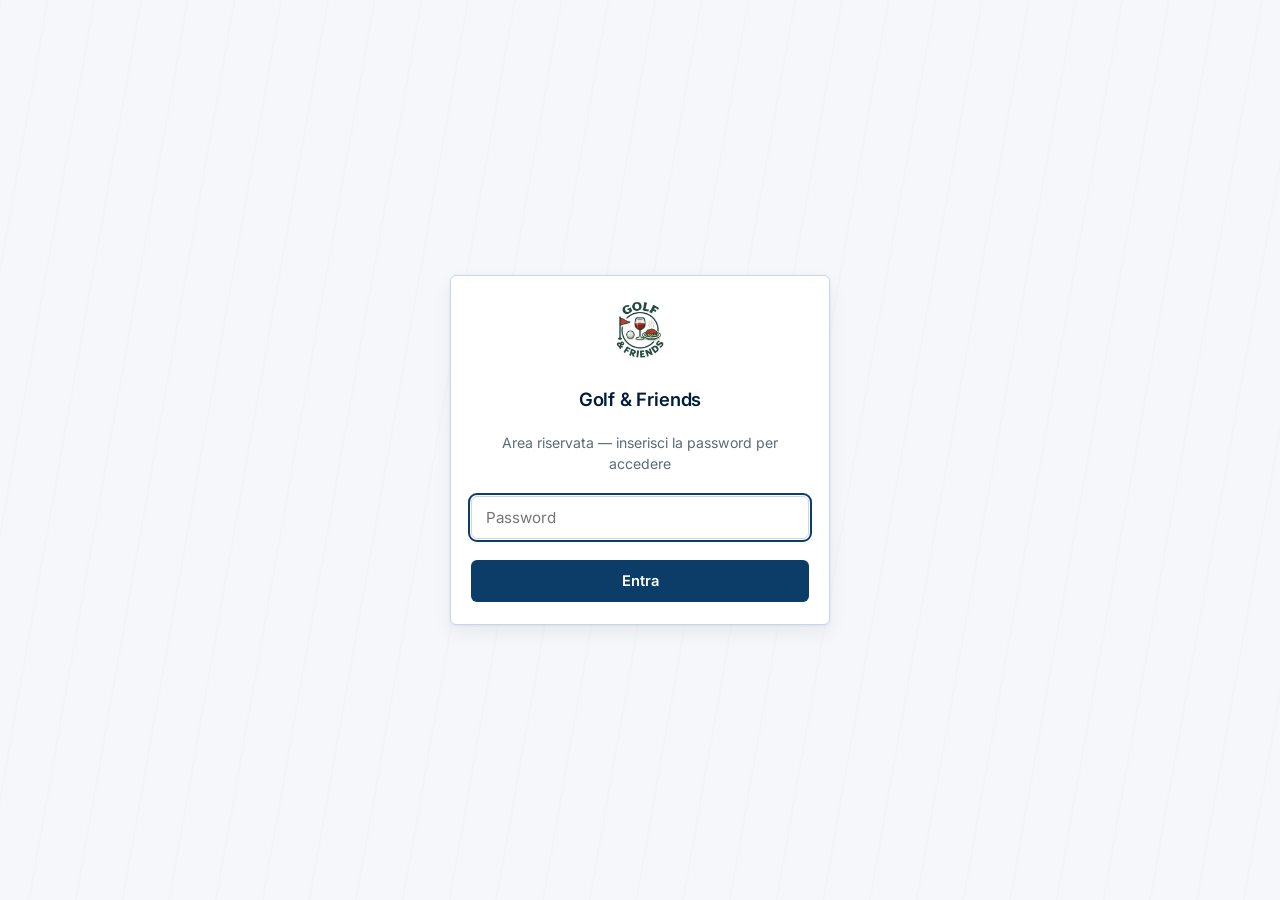
==== index.html @ 7899621f "allineamento calendario gare" ====
<!DOCTYPE html>
<html lang="it">
<head>
<meta charset="UTF-8">
<script>
(function(){
  var ROLE_KEY='gfRole';
  var role = localStorage.getItem(ROLE_KEY);
  if (role !== 'player' && role !== 'admin') {
    location.replace('login.html?next=' + encodeURIComponent(location.pathname + location.search));
  } else {
    window.addEventListener('DOMContentLoaded', function(){
      var btn = document.createElement('a');
      btn.href = '#';
      btn.textContent = role === 'admin' ? 'Esci (admin)' : 'Esci';
      btn.setAttribute('style','position:fixed;bottom:12px;right:12px;background:#001e3c;color:#fff;padding:6px 12px;border-radius:6px;font-size:12px;font-family:Inter,sans-serif;text-decoration:none;z-index:9999;opacity:0.85;');
      btn.onclick = function(e){
        e.preventDefault();
        localStorage.removeItem(ROLE_KEY);
        location.href='login.html';
      };
      document.body.appendChild(btn);
    });
  }
})();
</script>
<meta name="viewport" content="width=device-width, initial-scale=1.0">
<title>Golf & Friends — Golf tra amici</title>
<link rel="preconnect" href="https://fonts.googleapis.com">
<link href="https://fonts.googleapis.com/css2?family=Inter:wght@400;500;600;700&display=swap" rel="stylesheet">
<link rel="stylesheet" href="css/style.css?v=55">
<link rel="icon" href="img/icon-192.png" type="image/png">
<link rel="apple-touch-icon" href="img/icon-180.png">
<link rel="manifest" href="manifest.json">
<meta name="theme-color" content="#001e3c">
<meta name="apple-mobile-web-app-capable" content="yes">
<meta name="apple-mobile-web-app-title" content="Golf & Friends">
</head>
<body class="turf-bg">

<nav class="site-nav">
  <div class="wrap">
    <a class="brand" href="index.html"><img src="img/logo.svg" class="brand-icon" alt="Golf &amp; Friends"></a>
    <button type="button" class="nav-toggle" id="nav-toggle" aria-label="Apri menu" aria-expanded="false">
      <span class="nav-toggle-bars"><span></span><span></span><span></span></span>
      <span class="nav-toggle-label">Menu</span>
    </button>
    <div class="nav-links" id="nav-links">
      <a href="index.html" aria-current="page">Home</a>
      <a href="classifica.html">Classifica gare</a>
      <a href="calendario.html">Calendario</a>
      <a href="money-list.html">Money List</a>
      <a href="premi.html">Tab Premi</a>
      <a href="giocatori.html">Giocatori</a>
      <a href="statistiche.html">Statistiche</a>
      <a href="galleria.html">Galleria</a>
      <a href="statuto.html">Statuto</a>
    </div>
  </div>
</nav>

<header class="hero">
  <div class="wrap hero-grid">
    <div class="hero-text">
      <span class="eyebrow" style="font-size:1.05rem; letter-spacing:0.08em; font-weight:700;">Golf Club Lignano · dal 2015</span>
      <h1>18 buche.<br>Una sola vera passione:<br>stare insieme!</h1>
      <div class="flex" style="margin-top:22px;">
        <a class="btn btn-primary" href="classifica.html">Vedi l'ultima classifica</a>
        <a class="btn btn-outline" href="calendario.html">Prossime gare</a>
      </div>
    </div>
    <div class="hero-photo">
      <img src="img/campo-home.jpeg" alt="Il campo da golf">
    </div>
  </div>
</header>

<main class="wrap">

  <div class="grid grid-2" style="align-items:start;">
    <section class="card">
      <div class="card-header gara-banner">
        <div>
          <span class="gara-banner-label">Prossima gara</span>
          <h2 class="gara-banner-title" id="prossima-nome">—</h2>
        </div>
        <span class="gara-banner-date" id="prossima-data"></span>
      </div>
      <div class="card-body" id="prossima-gara-body">
        <p class="muted">Caricamento…</p>
      </div>
    </section>

    <section class="card">
      <div class="card-header">
        <h3>Meteo campo</h3>
      </div>
      <div class="card-body" data-meteo>
        <p class="muted">Caricamento meteo…</p>
      </div>
    </section>
  </div>

  <div class="section-title">
    <h2>Ultima classifica</h2>
    <a class="btn btn-outline" href="classifica.html" style="padding:6px 14px; font-size:0.82rem;">Tutte le gare →</a>
  </div>
  <section class="card">
    <div class="card-header">
      <h3 id="ultima-gara-nome"></h3>
      <span class="meta" id="ultima-gara-meta"></span>
    </div>
    <div class="card-body">
      <table class="scorecard" id="ultima-classifica-tabella">
        <thead>
          <tr><th class="num">Pos</th><th>Giocatore</th><th class="num">Netto</th><th class="num">Premio</th></tr>
        </thead>
        <tbody></tbody>
      </table>
    </div>
  </section>

  <div class="section-title">
    <h2>Resta in contatto</h2>
  </div>
  <section class="card">
    <div class="card-body flex" data-group-links></div>
  </section>

</main>

<footer class="site-footer">
  <div class="wrap">
    <span>Golf & Friends — sito del gruppo, gestito tra amici.</span>
    <span>Dati modificabili in <code>/data/data.json</code></span>
  </div>
</footer>

<script src="js/common.js?v=50"></script>
<script>
(async function () {
  const data = await loadData();
  renderGroupLinks(data);
  loadMeteo(data);

  // Prossima gara
  const next = data.prossimeGare[0];
  document.getElementById("prossima-nome").textContent = next ? next.nome : "Nessuna gara programmata";
  document.getElementById("prossima-data").textContent = next ? formatDateIt(next.data) : "";
  document.getElementById("prossima-gara-body").innerHTML = next
    ? `
      <p class="gara-highlight" style="margin:2px 0 8px;">Tee time ${next.teeTime}</p>
      <p class="muted" style="margin:0;">${next.formato}${next.note ? " · " + next.note : ""}</p>
    `
    : `<div class="empty-state">Nessuna gara in calendario. Proponine una nel gruppo!</div>`;

  // Ultima classifica (ultima gara per data)
  const gare = [...data.gare].sort((a, b) => new Date(b.data) - new Date(a.data));
  const ultima = gare[0];
  if (ultima) {
    document.getElementById("ultima-gara-nome").textContent = ultima.nome;
    document.getElementById("ultima-gara-meta").textContent = `${formatDateIt(ultima.data)} · ${ultima.formato}`;
    const tbody = document.querySelector("#ultima-classifica-tabella tbody");
    const righe = calcolaClassificaGara(data, ultima).slice(0, 5);
    tbody.innerHTML = righe
      .map((r) => {
        const scatolette = calcolaPremio(data, ultima.risultati.length, r.posizione);
        return `
      <tr class="pos-${r.posizione}">
        <td class="num pos">${r.posizione}</td>
        <td class="player-name">${r.nome}</td>
        <td class="num">${r.netto}</td>
        <td class="num">${badgePremio(scatolette)}</td>
      </tr>`;
      })
      .join("");
  }
})();
</script>
</body>
</html>
---- css/style.css ----
/* =========================================================
   GOLF & FRIENDS — design system "tour bianco/blu"
   ========================================================= */

:root {
  --navy-deep: #001e3c;
  --navy-mid: #0b3d68;
  --blue-line: #c7d7e8;
  --blue-tint: #eef4fa;
  --rolex-green: #00573f;
  --white: #ffffff;
  --bg-light: #f5f7fa;
  --gold: #0b3d68;
  --clay: #a0672b;
  --ink: #14213d;
  --ink-soft: #5b6b76;
  --danger: #8f3b2b;

  --font-display: "Inter", -apple-system, sans-serif;
  --font-body: "Inter", -apple-system, sans-serif;
  --font-mono: "Inter", -apple-system, sans-serif;

  --radius: 6px;
  --shadow-card: 0 1px 3px rgba(10,30,50,0.06), 0 8px 20px rgba(10,30,50,0.06);
}

* { box-sizing: border-box; }

@media (prefers-reduced-motion: reduce) {
  *, *::before, *::after {
    animation-duration: 0.001ms !important;
    animation-iteration-count: 1 !important;
    transition-duration: 0.001ms !important;
    scroll-behavior: auto !important;
  }
}

html { scroll-behavior: smooth; }

body {
  margin: 0;
  background: var(--bg-light);
  color: var(--ink);
  font-family: var(--font-body);
  line-height: 1.5;
  min-height: 100vh;
}

.turf-bg {
  background-image: repeating-linear-gradient(
    100deg,
    rgba(10,30,50,0.012) 0px,
    rgba(10,30,50,0.012) 2px,
    transparent 2px,
    transparent 46px
  );
}

a { color: inherit; }

h1, h2, h3, h4 {
  font-family: var(--font-display);
  font-weight: 600;
  margin: 0 0 0.4em 0;
  letter-spacing: -0.01em;
  color: var(--navy-deep);
}

.eyebrow {
  font-family: var(--font-mono);
  font-size: 0.72rem;
  letter-spacing: 0.14em;
  text-transform: uppercase;
  color: var(--rolex-green);
}

/* ---------- Layout shell ---------- */
.wrap {
  max-width: 1080px;
  margin: 0 auto;
  padding: 0 24px 80px;
}

/* ---------- Nav: ora blu navy, testo bianco ---------- */
.site-nav {
  position: sticky;
  top: 0;
  z-index: 40;
  background: var(--navy-deep);
  border-bottom: 3px solid var(--gold);
  box-shadow: 0 1px 3px rgba(0,0,0,0.15);
}

.site-nav .wrap {
  position: relative;
  padding: 0 24px;
  display: flex;
  align-items: center;
  justify-content: space-between;
  gap: 16px;
  height: 104px;
}

.brand {
  display: flex;
  align-items: center;
  gap: 10px;
  font-family: var(--font-display);
  font-size: 1.2rem;
  font-weight: 700;
  text-decoration: none;
  color: var(--white);
  white-space: nowrap;
  flex-shrink: 0;
}

.brand-icon {
  width: 88px;
  height: 88px;
  flex-shrink: 0;
  background: var(--white);
  border-radius: 50%;
  padding: 4px;
}

.nav-links {
  display: flex;
  gap: 2px;
  overflow-x: auto;
  scrollbar-width: none;
  min-width: 0;
}
.nav-links::-webkit-scrollbar { display: none; }

.nav-links a {
  font-family: var(--font-body);
  font-size: 0.78rem;
  font-weight: 700;
  letter-spacing: 0.01em;
  text-transform: uppercase;
  text-decoration: none;
  color: var(--white);
  padding: 8px 10px;
  border-radius: 4px;
  white-space: nowrap;
  transition: background 0.15s ease, color 0.15s ease;
}
.nav-links a:hover { background: rgba(255,255,255,0.12); color: var(--white); }
.nav-links a[aria-current="page"] {
  color: var(--white);
  background: var(--navy-mid);
  font-weight: 700;
}
.nav-links a:focus-visible,
a:focus-visible,
button:focus-visible {
  outline: 2px solid var(--gold);
  outline-offset: 2px;
}

/* ---------- Menu mobile (hamburger) ----------
   Sotto i 1024px la barra dei link ("nav-links") non ha più spazio per
   stare su una riga sola e diventa una striscia scorrevole orizzontale
   con la maggior parte delle voci nascoste fuori schermo, senza alcuna
   indicazione visiva che sia scorrevole — un tocco sulla barra finisce
   quasi sempre su "Home" invece che sulla voce desiderata. Sotto questa
   soglia mostriamo un bottone "hamburger" che apre un menu a tendina
   verticale con tutte le voci ben visibili e toccabili. */
.nav-toggle {
  display: none;
  flex-direction: column;
  justify-content: center;
  align-items: center;
  gap: 3px;
  width: 44px;
  height: 44px;
  padding: 0;
  border: none;
  background: transparent;
  cursor: pointer;
  flex-shrink: 0;
}
.nav-toggle-bars {
  display: flex;
  flex-direction: column;
  justify-content: center;
  gap: 5px;
}
.nav-toggle-bars span {
  display: block;
  width: 24px;
  height: 2px;
  background: var(--white);
  border-radius: 2px;
  transition: transform 0.15s ease, opacity 0.15s ease;
}
.nav-toggle-label {
  font-family: var(--font-body);
  font-size: 0.6rem;
  font-weight: 700;
  letter-spacing: 0.03em;
  text-transform: uppercase;
  color: var(--white);
  line-height: 1;
}
.nav-toggle[aria-expanded="true"] .nav-toggle-bars span:nth-child(1) { transform: translateY(7px) rotate(45deg); }
.nav-toggle[aria-expanded="true"] .nav-toggle-bars span:nth-child(2) { opacity: 0; }
.nav-toggle[aria-expanded="true"] .nav-toggle-bars span:nth-child(3) { transform: translateY(-7px) rotate(-45deg); }

@media (max-width: 1024px) {
  .nav-toggle { display: flex; }

  .nav-links {
    display: none;
    position: absolute;
    top: 100%;
    left: 0;
    right: 0;
    flex-direction: column;
    gap: 0;
    overflow-x: visible;
    max-height: calc(100vh - 104px);
    overflow-y: auto;
    background: var(--navy-deep);
    border-top: 1px solid rgba(255, 255, 255, 0.12);
    box-shadow: 0 12px 20px rgba(0, 0, 0, 0.2);
  }
  .nav-links.open { display: flex; }

  .nav-links a {
    padding: 16px 24px;
    border-radius: 0;
    font-size: 0.85rem;
  }
  .nav-links a[aria-current="page"] { background: var(--navy-mid); }
}

/* ---------- Hero ---------- */
.hero {
  padding: 56px 0 32px;
}
.hero h1 {
  font-size: clamp(2rem, 5vw, 3.1rem);
  max-width: 24ch;
}
.hero p.lede {
  max-width: 55ch;
  color: var(--ink-soft);
  font-size: 1.05rem;
}
.hero-grid {
  display: grid;
  grid-template-columns: 1fr 1.15fr;
  gap: 32px;
  align-items: center;
}
.hero-photo img {
  width: 100%;
  height: 100%;
  max-height: 440px;
  object-fit: cover;
  border-radius: var(--radius);
  box-shadow: var(--shadow-card);
}
@media (max-width: 780px) {
  .hero-grid { grid-template-columns: 1fr; }
  .hero-photo img { max-height: 280px; }
  .hero-photo { order: -1; }
}

/* ---------- Cards ---------- */
.card {
  background: var(--white);
  color: var(--ink);
  border: 1px solid var(--blue-line);
  border-radius: var(--radius);
  box-shadow: var(--shadow-card);
  overflow: hidden;
}

/* Card di una gara raggiunta da un link diretto (es. da WhatsApp, link
   con #gara-<id>): tiene conto della barra di navigazione fissa in alto
   e mette in evidenza il bordo per farla notare subito tra le altre. */
.gara-card-anchor {
  scroll-margin-top: 110px;
}
.gara-card-anchor:target {
  border-color: var(--rolex-green);
  box-shadow: 0 0 0 3px rgba(0,87,63,0.25), var(--shadow-card);
}

.card-header {
  display: flex;
  align-items: baseline;
  justify-content: space-between;
  padding: 16px 20px;
  border-bottom: 2px solid var(--navy-deep);
  gap: 12px;
  flex-wrap: wrap;
}
.card-header h2, .card-header h3 { margin: 0; }
.card-header .meta {
  font-family: var(--font-mono);
  font-size: 0.75rem;
  color: var(--ink-soft);
}

.card-body { padding: 18px 20px 22px; }

.grid {
  display: grid;
  gap: 20px;
}
.grid-2 { grid-template-columns: repeat(2, 1fr); }
.grid-3 { grid-template-columns: repeat(3, 1fr); }
.grid-4 { grid-template-columns: repeat(4, 1fr); }
@media (max-width: 780px) {
  .grid-2, .grid-3 { grid-template-columns: 1fr; }
  .grid-4 { grid-template-columns: repeat(2, 1fr); gap: 12px; }
  .grid { gap: 14px; }
  /* Card "In arrivo" del Calendario: a 2 per riga lo spazio è stretto,
     quindi nome gara e data vanno impilati invece di affiancati, per non
     farli andare a capo in modo disordinato. */
  #prossime-container .card-header {
    flex-direction: column;
    align-items: flex-start;
    gap: 4px;
    padding: 14px 16px;
  }
  #prossime-container .card-header h3 { font-size: 1rem; }
  #prossime-container .card-body { padding: 14px 16px 16px; }
}

/* ---------- Scorecard table ---------- */
table.scorecard {
  width: 100%;
  border-collapse: collapse;
  font-family: var(--font-mono);
  font-size: 0.85rem;
}
table.scorecard th, table.scorecard td {
  padding: 9px 10px;
  text-align: left;
  border-bottom: 1px solid var(--blue-line);
}
table.scorecard th {
  font-size: 0.68rem;
  letter-spacing: 0.08em;
  text-transform: uppercase;
  color: var(--ink-soft);
  border-bottom: 2px solid var(--navy-deep);
}
table.scorecard td.num, table.scorecard th.num { text-align: right; font-variant-numeric: tabular-nums; }
table.scorecard tr:last-child td { border-bottom: none; }
table.scorecard tr.pos-1 td.pos { color: var(--gold); font-weight: 700; }
table.scorecard tr.pos-2 td.pos { color: var(--ink-soft); font-weight: 700; }
table.scorecard tr.pos-3 td.pos { color: var(--clay); font-weight: 700; }

/* ---------- Pills / badges ---------- */
.pill {
  display: inline-flex;
  align-items: center;
  gap: 6px;
  font-family: var(--font-mono);
  font-size: 0.72rem;
  padding: 4px 10px;
  border-radius: 999px;
  background: var(--rolex-green);
  color: var(--white);
  border: 1px solid var(--navy-mid);
}
.pill.gold { background: var(--gold); color: var(--white); border-color: transparent; font-weight: 700; }
.pill.navy { background: var(--navy-deep); color: var(--white); border-color: transparent; font-weight: 700; }
.pill.sky { background: #3d7ab5; color: var(--white); border-color: transparent; font-weight: 700; }

.premio-badge {
  display: inline-flex;
  align-items: center;
  gap: 6px;
}
.premio-thumb {
  width: 26px;
  height: 26px;
  object-fit: cover;
  border-radius: 4px;
  border: 1px solid var(--blue-line);
}

/* Nome giocatore: stesso font e grassetto ovunque compaia (classifiche,
   money list, statistiche, schede giocatore...) */
.player-name {
  font-weight: 700;
  font-family: var(--font-body);
}

/* ---------- Leaderboard (stile tour: PGA / DP World Tour) ---------- */
.leaderboard {
  width: 100%;
  border-collapse: separate;
  border-spacing: 0;
  font-size: 0.92rem;
}
.leaderboard thead th {
  background: var(--navy-deep);
  color: var(--white);
  font-size: 0.68rem;
  letter-spacing: 0.1em;
  text-transform: uppercase;
  text-align: left;
  padding: 12px 16px;
  border-bottom: 3px solid var(--rolex-green);
}
.leaderboard thead th.num { text-align: right; }
.leaderboard tbody tr.lb-row {
  border-bottom: 1px solid var(--blue-line);
  transition: background 0.12s ease;
}
.leaderboard tbody tr.lb-row:nth-child(even) { background: var(--blue-tint); }
.leaderboard tbody tr.lb-row:hover { background: #e4edf6; }
.leaderboard td {
  padding: 10px 16px;
  vertical-align: middle;
}
.leaderboard td.num { text-align: right; font-variant-numeric: tabular-nums; }

.lb-pos {
  display: inline-flex;
  align-items: center;
  justify-content: center;
  width: 30px;
  height: 30px;
  border-radius: 50%;
  font-weight: 700;
  font-size: 0.85rem;
  background: var(--blue-tint);
  color: var(--ink-soft);
  border: 1px solid var(--blue-line);
}
.lb-pos.gold { background: #c9a24b; color: #fff; border-color: transparent; box-shadow: 0 2px 6px rgba(201,162,75,0.45); }
.lb-pos.silver { background: #9fb0bd; color: #0b1f33; border-color: transparent; box-shadow: 0 2px 6px rgba(159,176,189,0.4); }
.lb-pos.bronze { background: var(--clay); color: #fff; border-color: transparent; box-shadow: 0 2px 6px rgba(160,103,43,0.4); }

.lb-player {
  display: flex;
  align-items: center;
  gap: 10px;
}
.lb-avatar {
  width: 32px;
  height: 32px;
  border-radius: 50%;
  background: var(--navy-deep);
  color: var(--white);
  display: flex;
  align-items: center;
  justify-content: center;
  font-size: 0.7rem;
  font-weight: 700;
  flex-shrink: 0;
}
.lb-nome { }
.lb-scatolette-num {
  font-weight: 700;
  color: var(--navy-deep);
  min-width: 1.2em;
  display: inline-block;
  text-align: right;
}

.tee-select {
  font-family: var(--font-body);
  font-size: 0.8rem;
  font-weight: 600;
  padding: 3px 8px;
  border-radius: 999px;
  border: 1px solid var(--blue-line);
  background: var(--blue-tint);
  color: var(--ink);
}

/* Colonne secondarie: nascoste su mobile per evitare tabelle troppo larghe
   (restano comunque nel markup, quindi tornano visibili su schermi più larghi) */
@media (max-width: 640px) {
  .col-optional { display: none; }
  table.scorecard td, table.scorecard th,
  .leaderboard td, .leaderboard th { padding: 8px 8px; font-size: 0.82rem; }
  .premio-thumb { width: 20px; height: 20px; }
}

/* Vista dedicata mobile: righe compatte al posto della tabella larga */
.only-mobile { display: none; }
@media (max-width: 640px) {
  .only-desktop { display: none !important; }
  .only-mobile { display: block; }
}

.mobile-rows { }
.mrow {
  display: flex;
  align-items: center;
  gap: 10px;
  padding: 12px 10px;
  border-bottom: 1px solid var(--blue-line);
}
.mrow:last-child { border-bottom: none; }
.mrow-pos {
  width: 26px;
  flex-shrink: 0;
  text-align: center;
  font-weight: 700;
  color: var(--ink-soft);
}
.mrow-main { flex: 1; min-width: 0; }
.mrow-nome { font-size: 0.95rem; line-height: 1.25; }
.mrow-sub { font-size: 0.74rem; font-weight: 500; color: #3d4a5c; margin-top: 2px; }
.mrow-side { text-align: right; flex-shrink: 0; }
.mrow-netto { font-size: 1.25rem; font-weight: 700; color: var(--navy-deep); line-height: 1; }
.mrow-premio { margin-top: 4px; }

/* Stat tiles in cima a Statistiche: compatte, sfondo verde Rolex */
#stat-tiles .stat-tile {
  background: var(--rolex-green);
  border-color: var(--rolex-green);
  padding: 10px 14px;
}
#stat-tiles .stat-tile .num {
  color: var(--white);
  font-size: 1.4rem;
  margin-bottom: 2px;
}
#stat-tiles .stat-tile .label {
  color: var(--white);
  opacity: 0.85;
  font-size: 0.7rem;
}

/* ---------- Calendario: intestazione verde delle card "In arrivo" ---------- */
#prossime-container .card-header {
  background: var(--rolex-green);
  border-bottom: 2px solid var(--rolex-green);
}
#prossime-container .card-header h3 {
  color: var(--white);
}
#prossime-container .card-header .gara-highlight {
  color: var(--white);
}
/* Card tutte della stessa altezza, qualunque sia la lunghezza del testo:
   la card diventa una colonna flessibile e il corpo si allunga per
   riempire lo spazio restante, così il bordo inferiore è sempre allineato
   tra una card e l'altra nella stessa riga. */
#prossime-container.grid { align-items: stretch; }
#prossime-container .card {
  height: 100%;
  display: flex;
  flex-direction: column;
}
#prossime-container .card-body {
  flex: 1 1 auto;
  display: flex;
  align-items: center;
}
#storico-tabella thead th {
  background: var(--blue-tint);
  color: var(--navy-deep);
  border-bottom: 2px solid var(--navy-mid);
}

/* ---------- Buttons ---------- */
.btn {
  display: inline-flex;
  align-items: center;
  gap: 8px;
  font-family: var(--font-body);
  font-weight: 600;
  font-size: 0.92rem;
  padding: 11px 18px;
  border-radius: var(--radius);
  text-decoration: none;
  border: 1px solid transparent;
  cursor: pointer;
  transition: transform 0.12s ease, background 0.15s ease;
}
.btn:hover { transform: translateY(-1px); }
.btn-primary { background: var(--gold); color: var(--white); }
.btn-primary:hover { background: #d8b360; }
.btn-outline { background: transparent; color: var(--navy-deep); border-color: var(--navy-deep); }
.btn-outline:hover { background: var(--blue-tint); }
.btn-whatsapp { background: #2f7a4d; color: #fff; }
.btn-telegram { background: #2a6aa8; color: #fff; }

/* ---------- Section titles ---------- */
.section-title {
  display: flex;
  align-items: baseline;
  justify-content: space-between;
  margin: 48px 0 18px;
  flex-wrap: wrap;
  gap: 10px;
}
.section-title h2 { font-size: 1.5rem; margin: 0; }
.section-title.tight { margin: 24px 0 12px; }

/* ---------- Stat tiles ---------- */
.stat-tile {
  background: var(--blue-tint);
  border: 1px solid var(--blue-line);
  border-radius: var(--radius);
  padding: 16px 18px;
}
.stat-tile .num {
  font-family: var(--font-mono);
  font-size: 1.9rem;
  color: var(--rolex-green);
  line-height: 1;
  display: block;
  margin-bottom: 6px;
}
.stat-tile .label {
  font-size: 0.78rem;
  color: var(--ink-soft);
}

/* ---------- Player card ---------- */
.player-card {
  background: var(--white);
  color: var(--ink);
  border: 1px solid var(--blue-line);
  border-radius: var(--radius);
  padding: 18px;
  box-shadow: var(--shadow-card);
}
.player-card .avatar {
  width: 48px; height: 48px;
  border-radius: 50%;
  background: var(--navy-deep);
  color: var(--white);
  display: flex; align-items: center; justify-content: center;
  font-family: var(--font-display);
  font-weight: 700;
  margin-bottom: 12px;
}
.player-card h3 { font-size: 1.05rem; margin-bottom: 2px; }
.player-card .hcp {
  font-family: var(--font-mono);
  font-size: 1.3rem;
  color: var(--rolex-green);
}
.player-card .sub { font-size: 0.78rem; color: var(--ink-soft); }

/* ---------- Gallery ---------- */
.gallery-tile {
  aspect-ratio: 4/3;
  border-radius: var(--radius);
  padding: 16px;
  display: flex;
  flex-direction: column;
  justify-content: flex-end;
  color: #fff;
  box-shadow: var(--shadow-card);
  position: relative;
  overflow: hidden;
}
.gallery-tile::before {
  content: "";
  position: absolute; inset: 0;
  background: linear-gradient(180deg, rgba(0,0,0,0) 40%, rgba(0,0,0,0.55) 100%);
}
.gallery-tile .txt { position: relative; z-index: 1; }
.gallery-tile h3 { font-size: 1rem; margin-bottom: 2px; color: #fff; }
.gallery-tile p { font-size: 0.8rem; margin: 0; opacity: 0.9; }

/* ---------- Footer ---------- */
.site-footer {
  border-top: 1px solid var(--blue-line);
  margin-top: 60px;
  padding: 28px 0;
  color: var(--ink-soft);
  font-size: 0.82rem;
}
.site-footer .wrap { display: flex; justify-content: space-between; flex-wrap: wrap; gap: 10px; }

/* ---------- Utility ---------- */
.muted { color: var(--ink-soft); }
.mt-0 { margin-top: 0; }
.flex { display: flex; gap: 12px; flex-wrap: wrap; align-items: center; }

/* Data e tee time della prossima gara: stessa dimensione/colore del titolo
   "Golf & Friends" nella card, sia in Calendario che in Home */
.gara-highlight {
  font-family: var(--font-display);
  font-size: 1.15rem;
  font-weight: 600;
  color: var(--navy-deep);
  letter-spacing: -0.01em;
}

/* Intestazione verde della card "Prossima gara" in Home: stesso verde
   Rolex usato nei riquadri di Statistiche, testo bianco per contrasto */
.card-header.gara-banner {
  background: var(--rolex-green);
  border-bottom: 2px solid var(--rolex-green);
  align-items: center;
}
.gara-banner-label {
  display: block;
  font-family: var(--font-mono);
  font-size: 0.72rem;
  letter-spacing: 0.08em;
  text-transform: uppercase;
  color: var(--white);
  opacity: 0.85;
  margin-bottom: 2px;
}
.gara-banner-title {
  margin: 0;
  color: var(--white);
}
.gara-banner-date {
  font-family: var(--font-display);
  font-size: 1.15rem;
  font-weight: 600;
  color: var(--white);
  letter-spacing: -0.01em;
}

.empty-state {
  border: 1px dashed var(--blue-line);
  border-radius: var(--radius);
  padding: 28px;
  text-align: center;
  color: var(--ink-soft);
  font-size: 0.9rem;
}
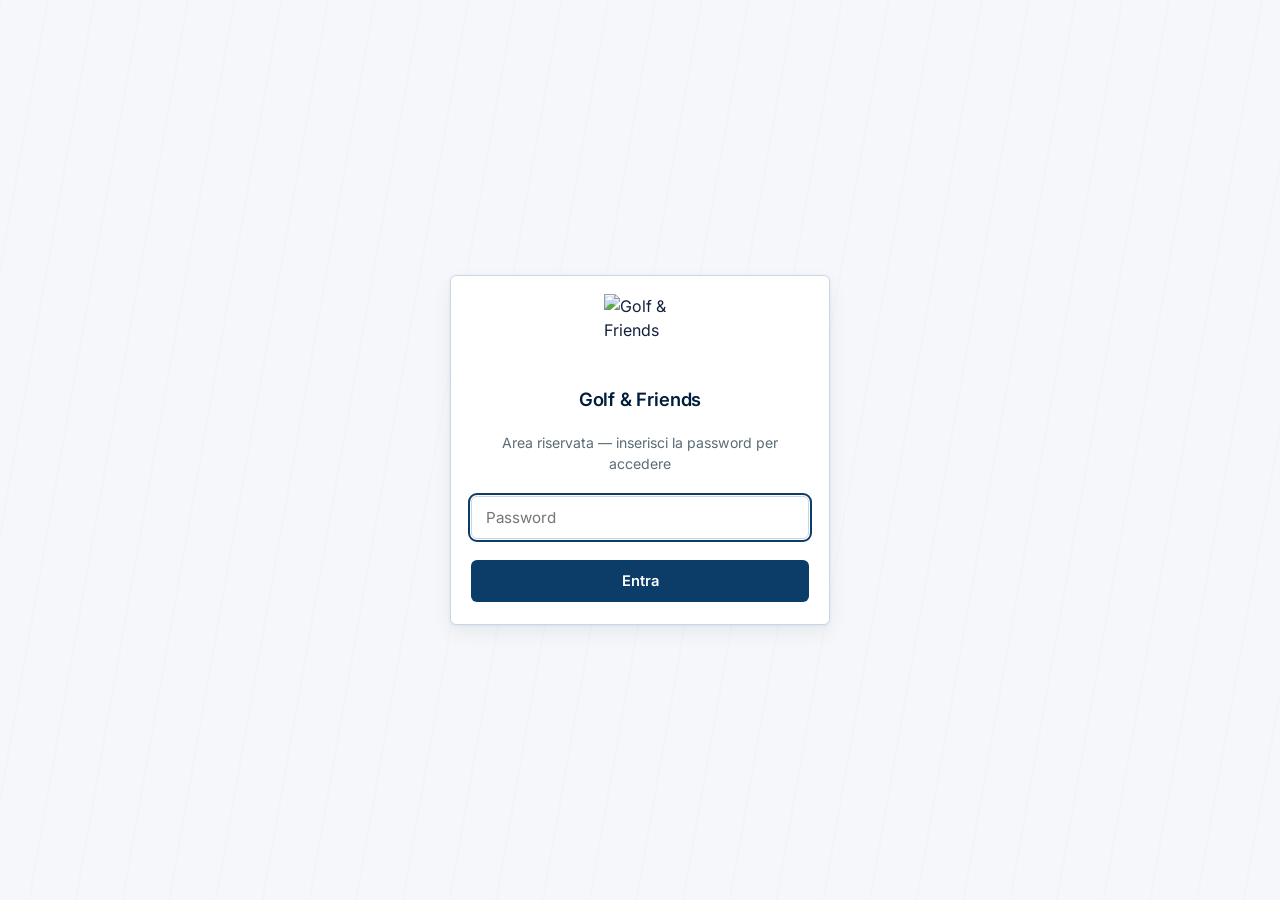
==== commit 0df641ed: "modifca foto su vista pc" ====
--- a/index.html
+++ b/index.html
@@ -28,7 +28,7 @@
 <title>Golf & Friends — Golf tra amici</title>
 <link rel="preconnect" href="https://fonts.googleapis.com">
 <link href="https://fonts.googleapis.com/css2?family=Inter:wght@400;500;600;700&display=swap" rel="stylesheet">
-<link rel="stylesheet" href="css/style.css?v=55">
+<link rel="stylesheet" href="css/style.css?v=57">
 <link rel="icon" href="img/icon-192.png" type="image/png">
 <link rel="apple-touch-icon" href="img/icon-180.png">
 <link rel="manifest" href="manifest.json">
@@ -136,7 +136,7 @@
   </div>
 </footer>
 
-<script src="js/common.js?v=50"></script>
+<script src="js/common.js?v=51"></script>
 <script>
 (async function () {
   const data = await loadData();
--- a/css/style.css
+++ b/css/style.css
@@ -261,6 +261,9 @@
   object-fit: cover;
   border-radius: var(--radius);
   box-shadow: var(--shadow-card);
+}
+@media (min-width: 781px) {
+  .hero-photo { height: 340px; }
 }
 @media (max-width: 780px) {
   .hero-grid { grid-template-columns: 1fr; }
@@ -373,6 +376,22 @@
 .pill.navy { background: var(--navy-deep); color: var(--white); border-color: transparent; font-weight: 700; }
 .pill.sky { background: #3d7ab5; color: var(--white); border-color: transparent; font-weight: 700; }
 
+/* Giocatore ritirato a metà gara: badge "RIT" in classifica. */
+.prit-badge {
+  display: inline-flex;
+  align-items: center;
+  font-family: var(--font-mono);
+  font-size: 0.78rem;
+  font-weight: 800;
+  color: var(--white);
+  background: var(--danger);
+  padding: 3px 11px;
+  border-radius: 999px;
+  letter-spacing: 0.04em;
+}
+table.scorecard tr.pos-ritirato td.pos { color: var(--danger); font-weight: 700; }
+.mrow.pos-ritirato .mrow-pos { color: var(--danger); font-weight: 700; }
+
 .premio-badge {
   display: inline-flex;
   align-items: center;
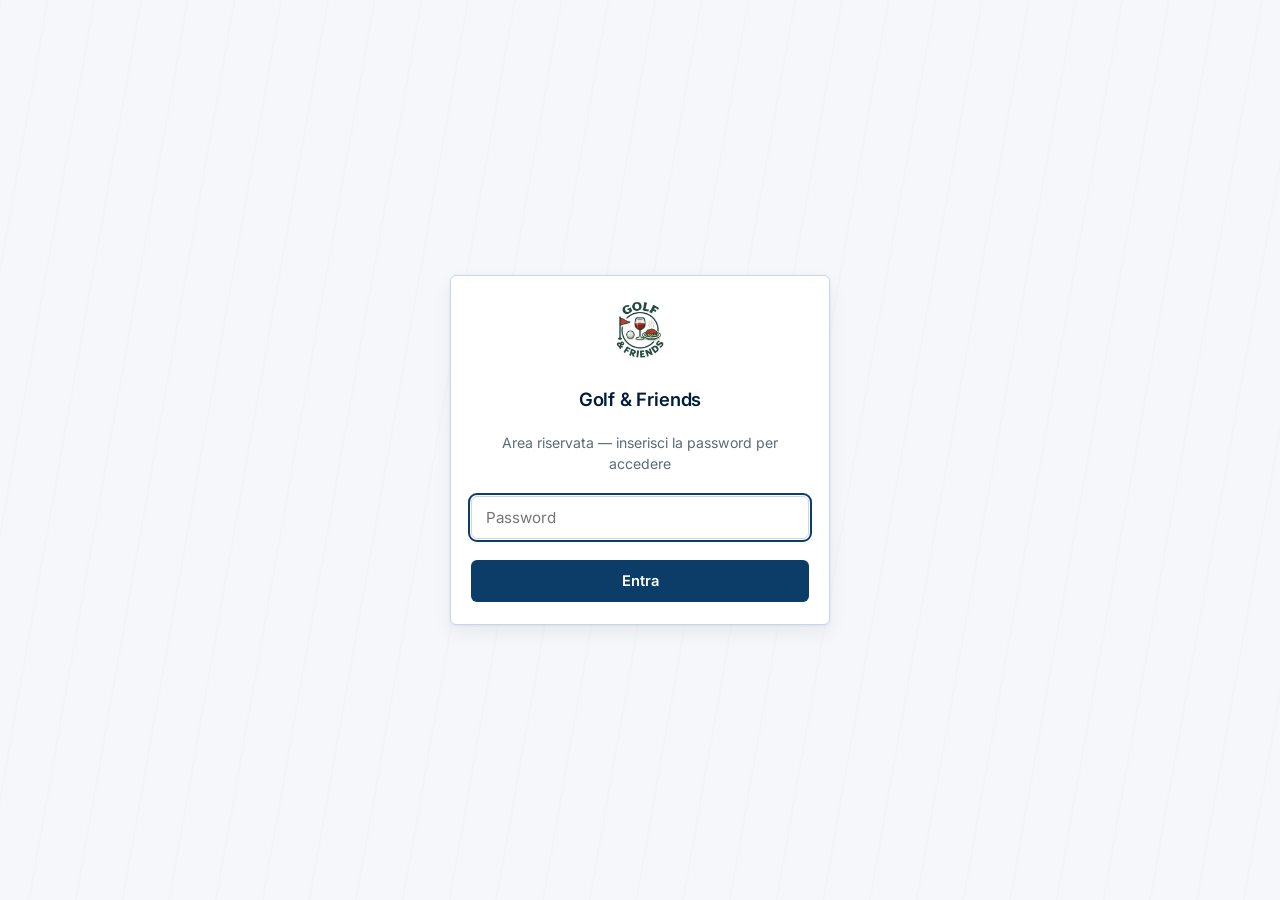
==== commit dfeeacf8: "andamento hcp a destra" ====
--- a/index.html
+++ b/index.html
@@ -28,7 +28,7 @@
 <title>Golf & Friends — Golf tra amici</title>
 <link rel="preconnect" href="https://fonts.googleapis.com">
 <link href="https://fonts.googleapis.com/css2?family=Inter:wght@400;500;600;700&display=swap" rel="stylesheet">
-<link rel="stylesheet" href="css/style.css?v=57">
+<link rel="stylesheet" href="css/style.css?v=59">
 <link rel="icon" href="img/icon-192.png" type="image/png">
 <link rel="apple-touch-icon" href="img/icon-180.png">
 <link rel="manifest" href="manifest.json">
@@ -136,7 +136,7 @@
   </div>
 </footer>
 
-<script src="js/common.js?v=51"></script>
+<script src="js/common.js?v=52"></script>
 <script>
 (async function () {
   const data = await loadData();
--- a/css/style.css
+++ b/css/style.css
@@ -666,6 +666,16 @@
   color: var(--rolex-green);
 }
 .player-card .sub { font-size: 0.78rem; color: var(--ink-soft); }
+/* Mini-grafico "andamento stagione" (sparkline) nella card giocatore:
+   niente assi/etichette, solo un colpo d'occhio + la variazione numerica
+   accanto, colorata in base a se l'HCP è migliorato o peggiorato. */
+.player-card-top { display: flex; justify-content: space-between; align-items: center; gap: 12px; }
+.player-card-top .player-card-info { min-width: 0; }
+.spark-row { display: flex; align-items: center; gap: 8px; margin-top: 8px; }
+.spark-row .sparkline { display: block; flex-shrink: 0; }
+.spark-col { display: flex; flex-direction: column; align-items: flex-end; gap: 4px; flex-shrink: 0; }
+.spark-col .sparkline { display: block; }
+.spark-delta { font-family: var(--font-mono); font-size: 0.74rem; font-weight: 700; }
 
 /* ---------- Gallery ---------- */
 .gallery-tile {
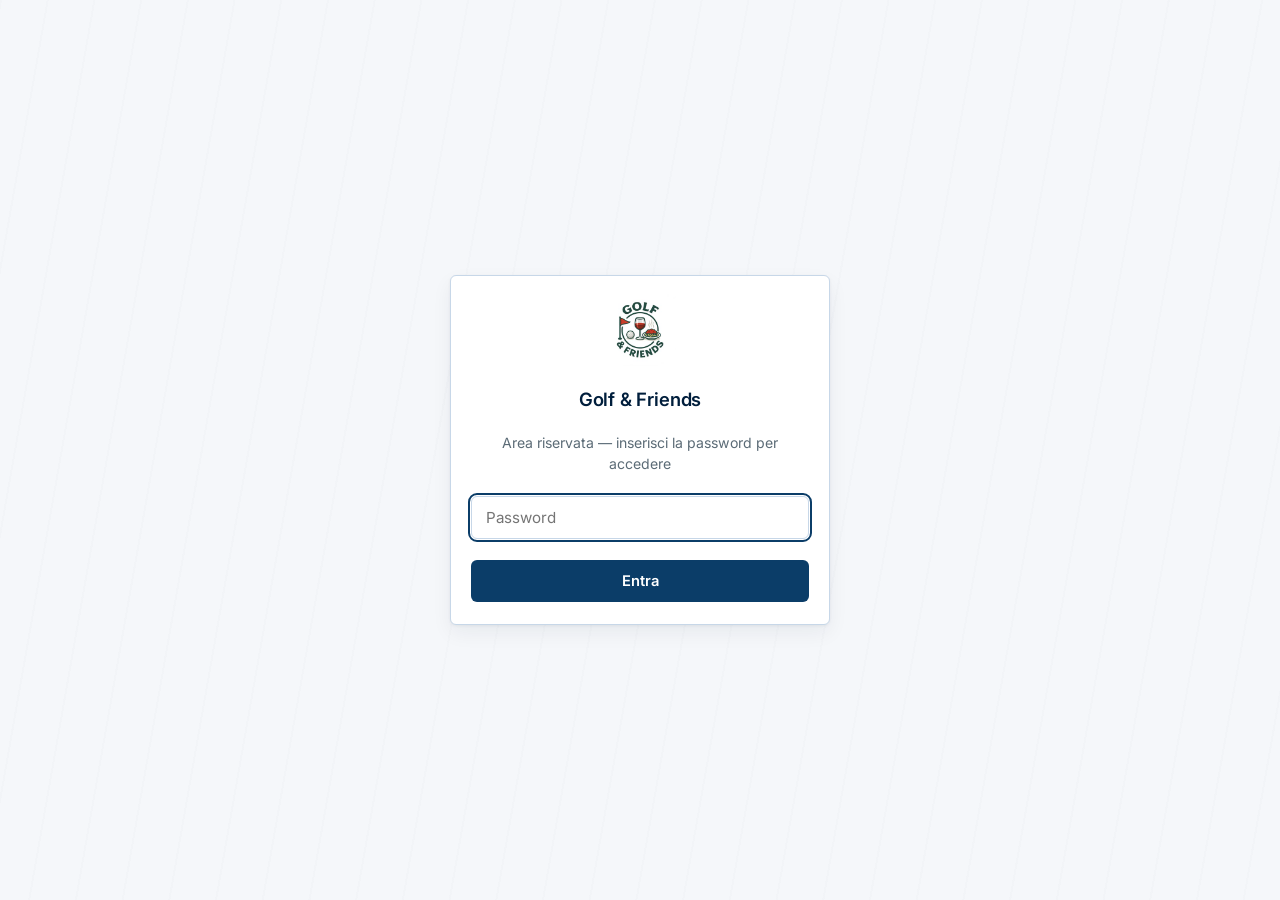
==== commit ac5cddcb: "champion 2026" ====
--- a/index.html
+++ b/index.html
@@ -28,7 +28,7 @@
 <title>Golf & Friends — Golf tra amici</title>
 <link rel="preconnect" href="https://fonts.googleapis.com">
 <link href="https://fonts.googleapis.com/css2?family=Inter:wght@400;500;600;700&display=swap" rel="stylesheet">
-<link rel="stylesheet" href="css/style.css?v=59">
+<link rel="stylesheet" href="css/style.css?v=62">
 <link rel="icon" href="img/icon-192.png" type="image/png">
 <link rel="apple-touch-icon" href="img/icon-180.png">
 <link rel="manifest" href="manifest.json">
@@ -55,6 +55,7 @@
       <a href="statistiche.html">Statistiche</a>
       <a href="galleria.html">Galleria</a>
       <a href="statuto.html">Statuto</a>
+      <a href="archivio.html">Archivio</a>
     </div>
   </div>
 </nav>
--- a/css/style.css
+++ b/css/style.css
@@ -677,6 +677,30 @@
 .spark-col .sparkline { display: block; }
 .spark-delta { font-family: var(--font-mono); font-size: 0.74rem; font-weight: 700; }
 
+/* Blocco appunti "Proposte per lo Statuto" (temporaneo, pagina Statuto):
+   bacheca pubblica e anonima per raccogliere proposte di modifica allo
+   Statuto — nessun nome/autore viene mai salvato. */
+.proposta-textarea {
+  width: 100%;
+  min-height: 90px;
+  padding: 11px 14px;
+  border: 1px solid var(--blue-line);
+  border-radius: var(--radius);
+  font-family: var(--font-body);
+  font-size: 0.95rem;
+  resize: vertical;
+}
+.proposta-status { font-size: 0.85rem; color: var(--rolex-green); margin-top: 8px; min-height: 1.2em; }
+.proposta-list { display: flex; flex-direction: column; gap: 10px; margin-top: 18px; }
+.proposta-card {
+  background: var(--blue-tint);
+  border: 1px solid var(--blue-line);
+  border-radius: var(--radius);
+  padding: 12px 14px;
+  font-size: 0.92rem;
+  white-space: pre-wrap;
+}
+
 /* ---------- Gallery ---------- */
 .gallery-tile {
   aspect-ratio: 4/3;
@@ -760,4 +784,34 @@
   text-align: center;
   color: var(--ink-soft);
   font-size: 0.9rem;
-}+}
+
+/* ---------- Archivio (stagione congelata): tab + gare compatte ---------- */
+.archivio-tabs {
+  display: flex;
+  flex-wrap: wrap;
+  gap: 10px;
+  margin: 18px 0 8px;
+}
+.archivio-section { display: none; }
+.archivio-section.active { display: block; }
+.archivio-toggle {
+  margin-top: 10px;
+  font-size: 0.85rem;
+  padding: 8px 14px;
+}
+.archivio-gara-resto { display: none; margin-top: 4px; }
+.archivio-gara-resto.show { display: block; }
+.champion-badge {
+  display: inline-block;
+  padding: 3px 12px;
+  border-radius: 20px;
+  background: var(--rolex-green);
+  color: #fbe6ad;
+  font-size: 0.72rem;
+  font-weight: 800;
+  font-style: italic;
+  letter-spacing: 0.02em;
+  white-space: nowrap;
+}
+.mrow-main .champion-badge { margin: 2px 0; }
